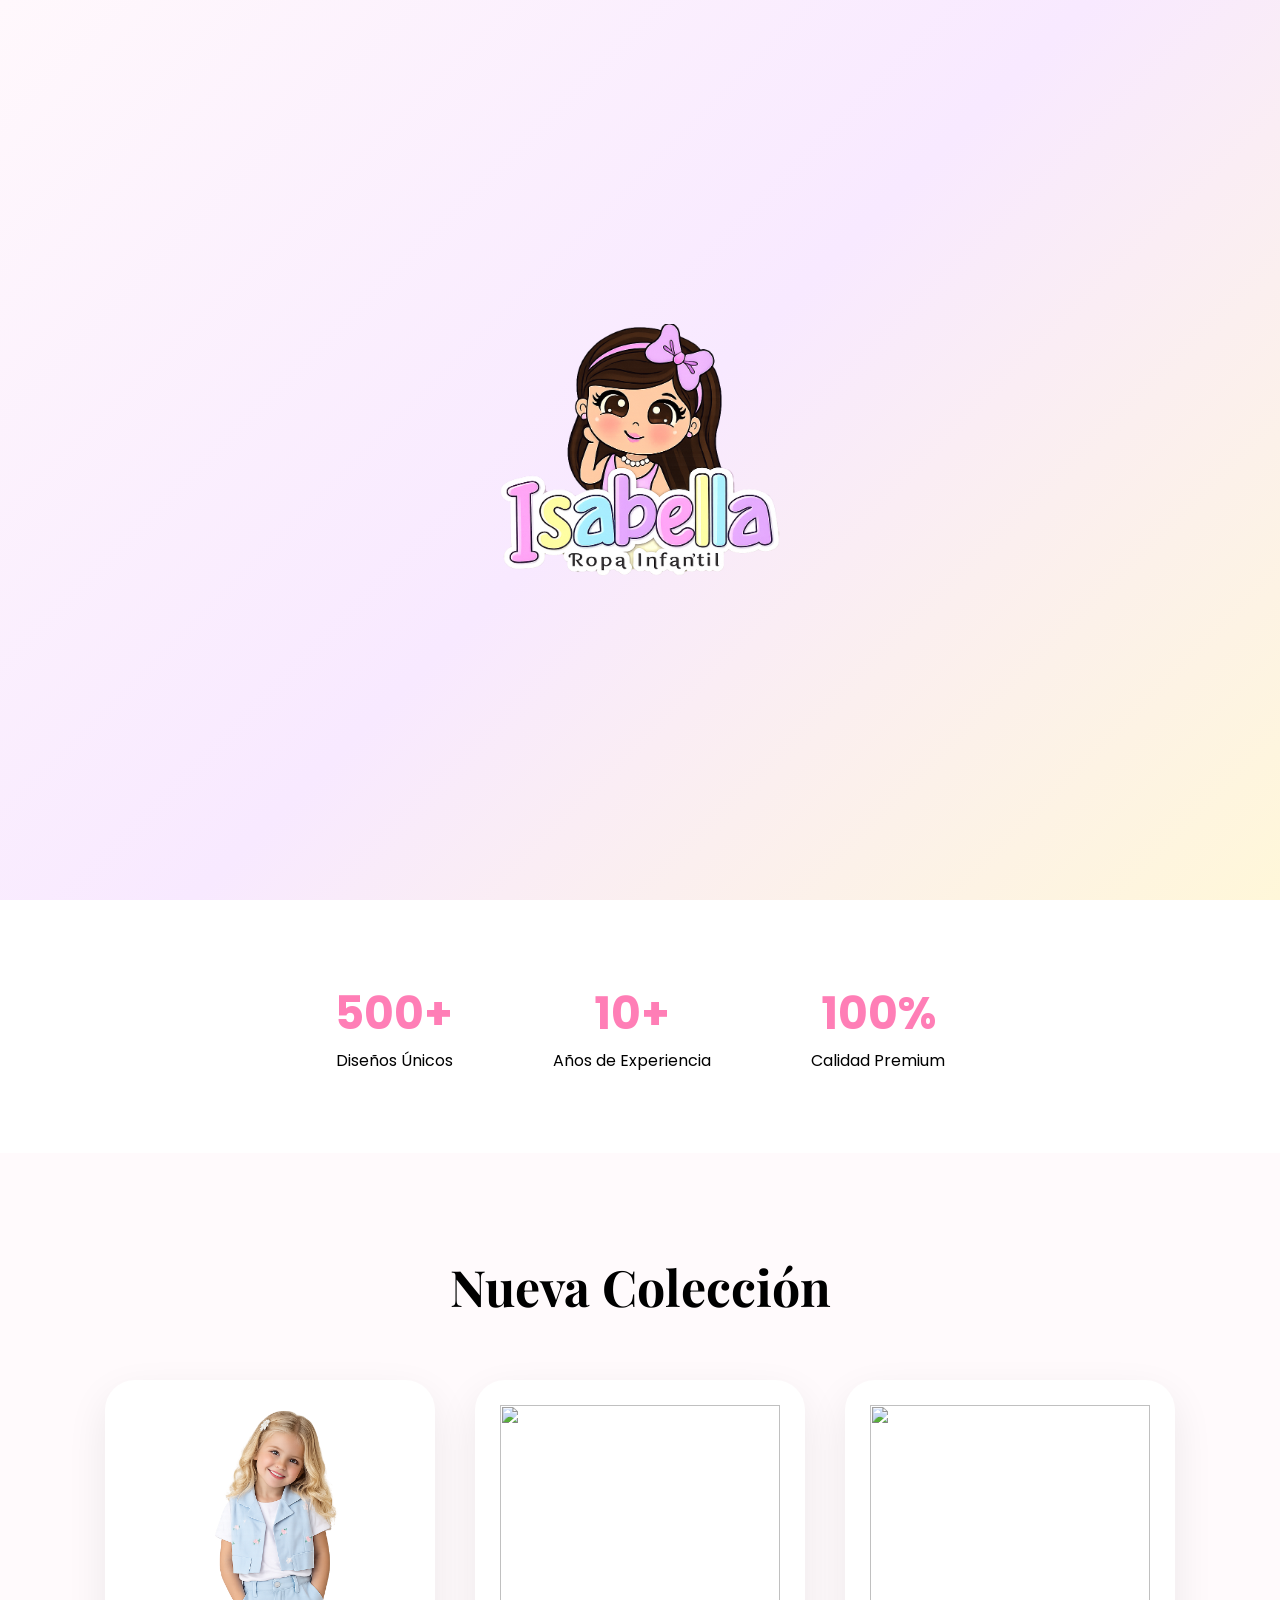
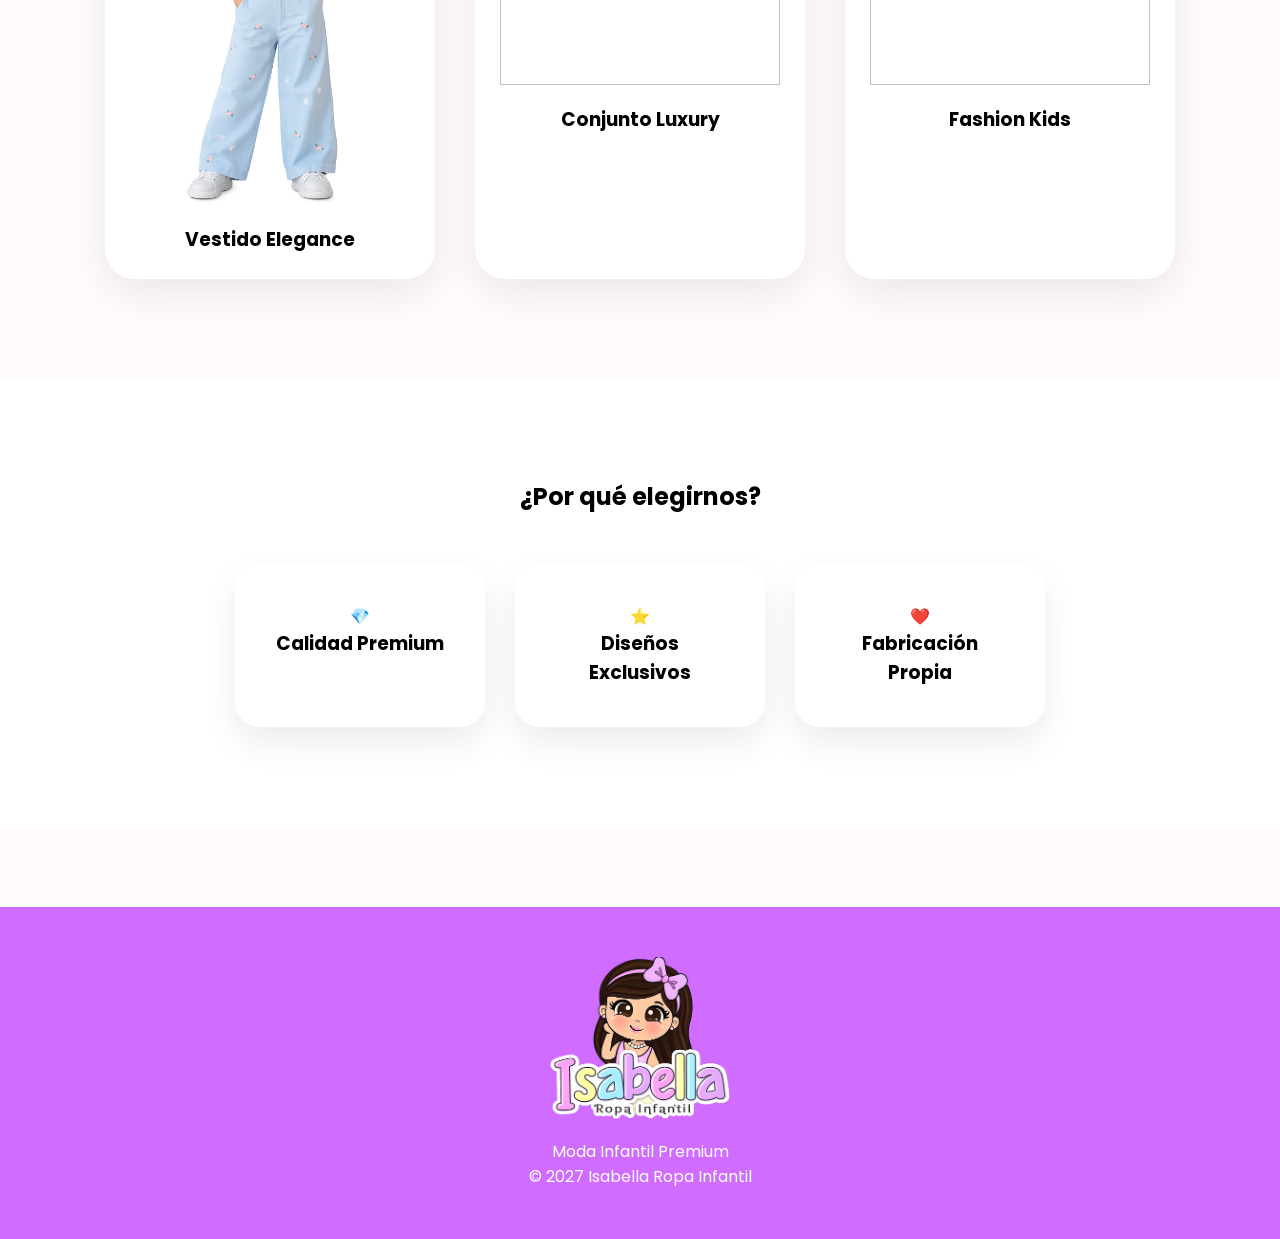
==== index.html @ 2fcb4d59 "Add files via upload" ====
<head>

    <link rel="stylesheet" type="text/css" href="css/maqueta.css">



    <link rel="preconnect" href="https://fonts.googleapis.com">
    <link
        href="https://fonts.googleapis.com/css2?family=Playfair+Display:wght@600;700&family=Poppins:wght@300;400;500;600&display=swap"
        rel="stylesheet">

</head>

<body>
    <!-- Pantalla de Inicio -->
    <div id="splash">
        <img src="img/logo.2.png" alt="Isabella Ropa Infantil">
    </div>
    <script>
        window.addEventListener("load", () => {

            setTimeout(() => {
                document.getElementById("splash").classList.add("ocultar");
            }, 3000);

            setTimeout(() => {
                document.getElementById("splash").style.display = "none";
            }, 5500);

        });
    </script>
</body>

<body>

    <header class="navbar">

        <div class="logo">
            <img src="img/logo.2.png">
            <a href="index.html">
                <div class="inicio"></div>
            </a>
        </div>

        <nav>
            <ul>
                <a href="index.html">Inicio</a>
                <a href="coleccion.html">Colecciones</a>
                <a href="#">Novedades</a>
                <a href="contactos.html">Contacto</a>
            </ul>
        </nav>

        <a href="#" class="btn-tienda">Tienda Online</a>

    </header>

    <section class="hero">

        <div class="hero-text">

            <span>Nueva colección 2026</span>

            <h1>
                MODA PREMIUM<br>
                PARA NIÑAS
            </h1>

            <p>
                Diseños exclusivos que combinan elegancia,
                comodidad e innovación para niñas extraordinarias.
            </p>

            <div class="hero-buttons">

                <a href="#" class="btn-principal">
                    Ver Colección
                </a>

                <a href="#" class="btn-secundario">
                    Conocer Más
                </a>

            </div>

        </div>

        <div class="contenedor-slider">

            <div class="slider-horizontal">

                <img src="img/niña 1.png">
                <img src="img/niña 2.png">
                <img src="img/niña 3.png">
                <img src="img/niña 4.png">

            </div>

        </div>

    </section>

    <section class="stats">

        <div>
            <h2>500+</h2>
            <p>Diseños Únicos</p>
        </div>

        <div>
            <h2>10+</h2>
            <p>Años de Experiencia</p>
        </div>

        <div>
            <h2>100%</h2>
            <p>Calidad Premium</p>
        </div>

    </section>

    <section class="coleccion">

        <h2>Nueva Colección</h2>

        <div class="productos">

            <div class="producto">
                <img src="img/imagen-2.png">
                <h3>Vestido Elegance</h3>
            </div>

            <div class="producto">
                <img src="img/imagen-3.png">
                <h3>Conjunto Luxury</h3>
            </div>

            <div class="producto">
                <img src="img/imagen-4.png">
                <h3>Fashion Kids</h3>
            </div>

        </div>

    </section>

    <section class="beneficios">

        <h2>¿Por qué elegirnos?</h2>

        <div class="cards">

            <div class="card">
                💎
                <h3>Calidad Premium</h3>
            </div>

            <div class="card">
                ⭐
                <h3>Diseños Exclusivos</h3>
            </div>

            <div class="card">
                ❤️
                <h3>Fabricación Propia</h3>
            </div>

        </div>

    </section>

   <footer>

        <img src="img/logo.2.png" alt="Isabella">

        <p>Moda Infantil Premium</p>

        <p>© 2027 Isabella Ropa Infantil</p>

    </footer>

</body>
---- css/maqueta.css ----
*{
margin:0;
padding:0;
box-sizing:border-box;
}

body{
font-family:'Poppins',sans-serif;
background:#fffafc;
overflow-x:hidden;
}

/* SPLASH SCREEN */

#splash{
    position: fixed;
    top: 0;
    left: 0;
    width: 100%;
    height: 100vh;
    background: linear-gradient(135deg,#fff8fc,#f8e9ff,#fff7d9);
    display: flex;
    justify-content: center;
    align-items: center;
    z-index: 99999;
    transition: opacity 1s ease,
                visibility 1s ease;
}

#splash img{
    width: 280px;
    animation: logoEntrada 1.5s ease-in-out infinite alternate;
}

#splash.ocultar{
    animation: desaparecerSplash 2.5s ease forwards;
}

@keyframes desaparecerSplash{
    0%{
        opacity: 1;
        transform: scale(1);
        filter: blur(0px);
    }

    100%{
        opacity: 0;
        transform: scale(1.2);
        filter: blur(8px);
        visibility: hidden;
    }
}

@keyframes logoEntrada{
    0%{
        transform: scale(0.9);
    }
    100%{
        transform: scale(1.05);
    }
}

/* NAVBAR */

.navbar{
display:flex;
justify-content:space-between;
align-items:center;
padding:25px 8%;
position:fixed;
width:100%;
top:0;
z-index:1000;

background:rgba(255,255,255,.8);
backdrop-filter:blur(15px);
}

.logo img{
height:70px;

}

nav ul{
display:flex;
gap:35px;
list-style:none;
}

nav a{
text-decoration:none;
color:#333;
font-weight:500;
}

.btn-tienda{
padding:12px 28px;
background:#ff7eb6;
color:white;
border-radius:50px;
text-decoration:none;
transition:.4s;
}

.btn-tienda:hover{
transform:translateY(-3px);
}

/* HERO */

.hero{
min-height:100vh;
display:flex;
justify-content:space-around;
align-items:center;
padding:120px 8%;
}

.hero-text{
max-width:550px;
animation:fadeUp 1s ease;
}

.hero-text span{
color:#ff7eb6;
font-weight:600;
}

.hero-text h1{
font-size:70px;
font-family:'Playfair Display',serif;
line-height:1.1;
margin:20px 0;
}

.hero-text p{
font-size:18px;
color:#666;
margin-bottom:30px;
}

.hero-buttons{
display:flex;
gap:20px;
}

.btn-principal{
padding:15px 35px;
background:#ff7eb6;
color:white;
border-radius:40px;
text-decoration:none;
}

.btn-secundario{
padding:15px 35px;
border:2px solid #ff7eb6;
color:#ff7eb6;
border-radius:40px;
text-decoration:none;
}

/* EFECTO  */

.contenedor-slider{
    width: 350px;
    height: 500px;
    
    

    top: 120px;
    right: 50px;

    overflow: hidden;

    border-radius: 20px;
}

.slider-horizontal{
    display: flex;
    width: max-content;

    animation: mover 16s infinite;
}

.slider-horizontal img{
    width: 353px;
    height: 500px;

    object-fit: cover;
    flex-shrink: 0;

    border-radius: 20px;
}

@keyframes mover{

    0%{
        transform: translateX(0);
    }

    20%{
        transform: translateX(0);
    }

    25%{
        transform: translateX(-350px);
    }

    45%{
        transform: translateX(-350px);
    }

    50%{
        transform: translateX(-700px);
    }

    70%{
        transform: translateX(-700px);
    }

    75%{
        transform: translateX(-1050px);
    }

    95%{
        transform: translateX(-1050px);
    }

    100%{
        transform: translateX(0);
    }
}

/* STATS */

.stats{
display:flex;
justify-content:center;
gap:100px;
padding:80px;
background:white;
text-align:center;
}

.stats h2{
font-size:45px;
color:#ff7eb6;
}

/* PRODUCTOS */

.coleccion{
padding:100px 8%;
text-align:center;
}

.coleccion h2{
font-size:50px;
margin-bottom:60px;
font-family:'Playfair Display';
}

.productos{
display:flex;
gap:40px;
justify-content:center;
}

.producto{
background:white;
padding:25px;
border-radius:30px;
box-shadow:0 15px 40px rgba(0,0,0,.08);
transition:.4s;
}

.producto:hover{
transform:translateY(-10px);
}

.producto img{
width:280px;
}

.producto h3{
margin-top:20px;
}

/* BENEFICIOS */

.beneficios{
padding:100px 8%;
background:#fff;
text-align:center;
}

.cards{
display:flex;
justify-content:center;
gap:30px;
margin-top:50px;
}

.card{
width:250px;
padding:40px;
border-radius:25px;
background:white;
box-shadow:0 15px 35px rgba(0,0,0,.08);
transition:.4s;
}

.card:hover{
transform:translateY(-10px);
}

/* FOOTER */

footer{
    margin-top:80px;
    background:#d06cff;
    color:white;
    text-align:center;
    padding:50px 20px;
}

footer img{
    width:180px;
    margin-bottom:20px;
}
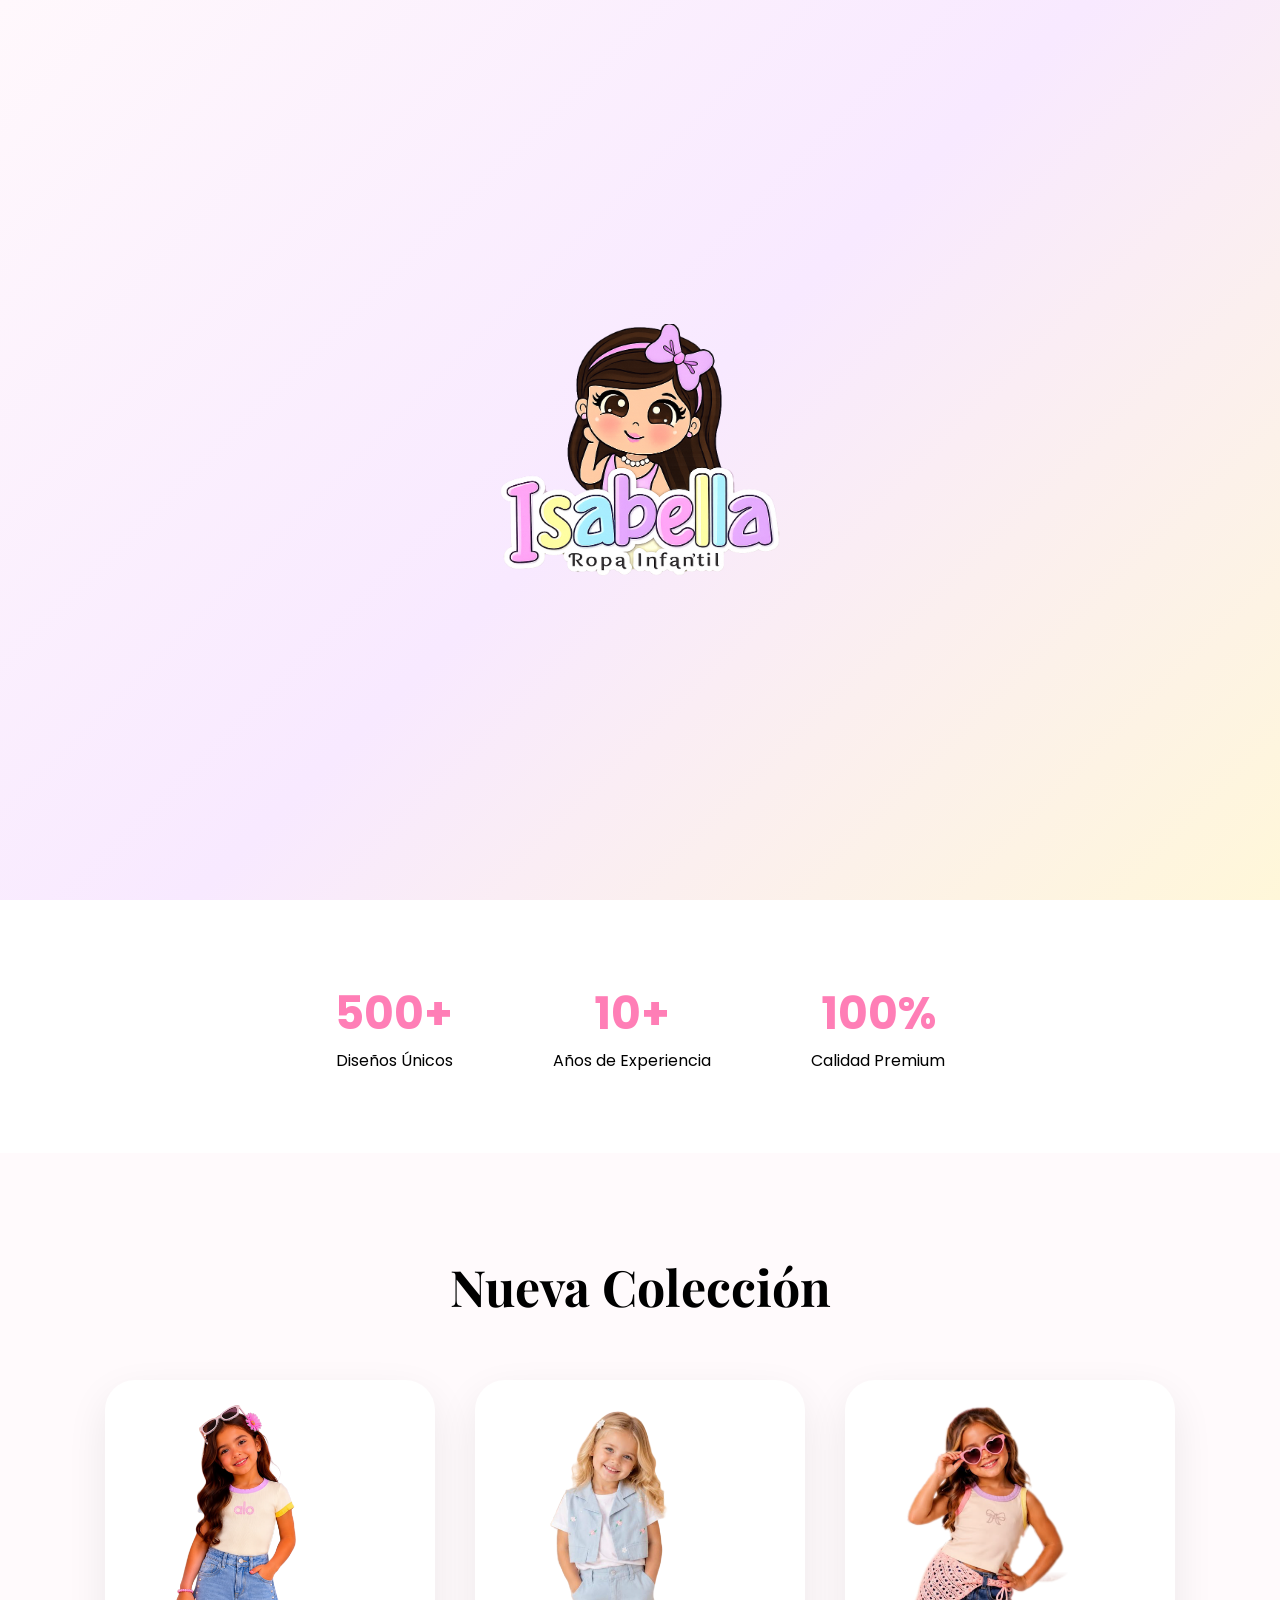
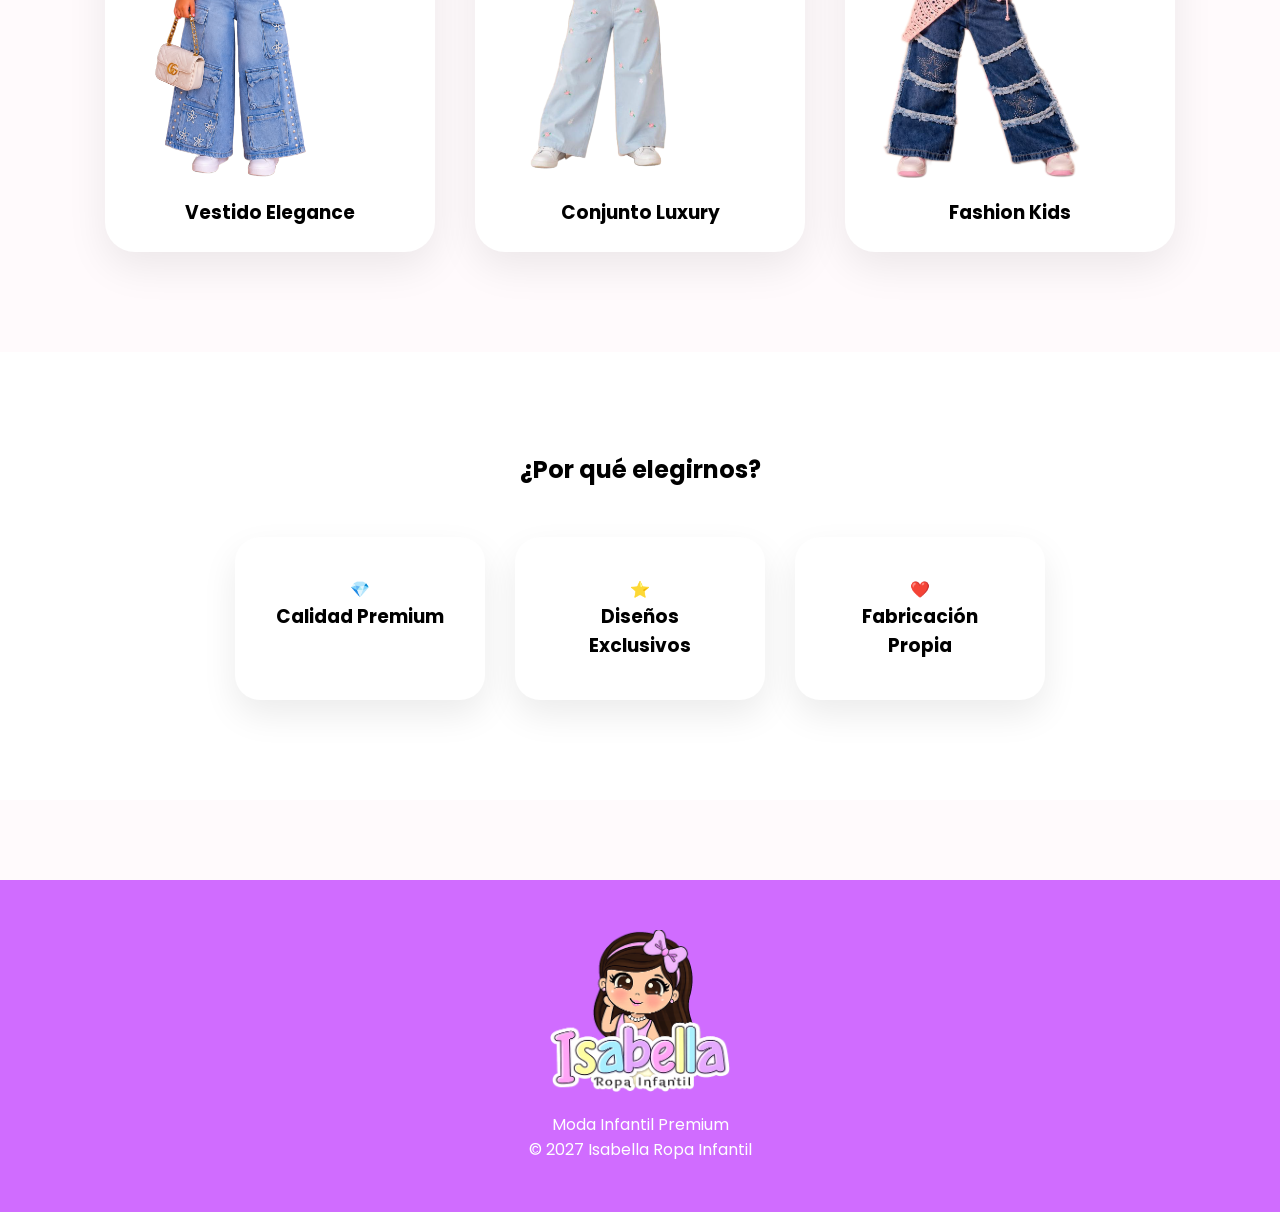
==== commit b54dd12c: "Add files via upload" ====
--- a/index.html
+++ b/index.html
@@ -126,17 +126,17 @@
         <div class="productos">
 
             <div class="producto">
-                <img src="img/imagen-2.png">
+                <img src="img/Niña 0.png">
                 <h3>Vestido Elegance</h3>
             </div>
 
             <div class="producto">
-                <img src="img/imagen-3.png">
+                <img src="img/Niña 2.png">
                 <h3>Conjunto Luxury</h3>
             </div>
 
             <div class="producto">
-                <img src="img/imagen-4.png">
+                <img src="img/Niña 3.png">
                 <h3>Fashion Kids</h3>
             </div>
 
